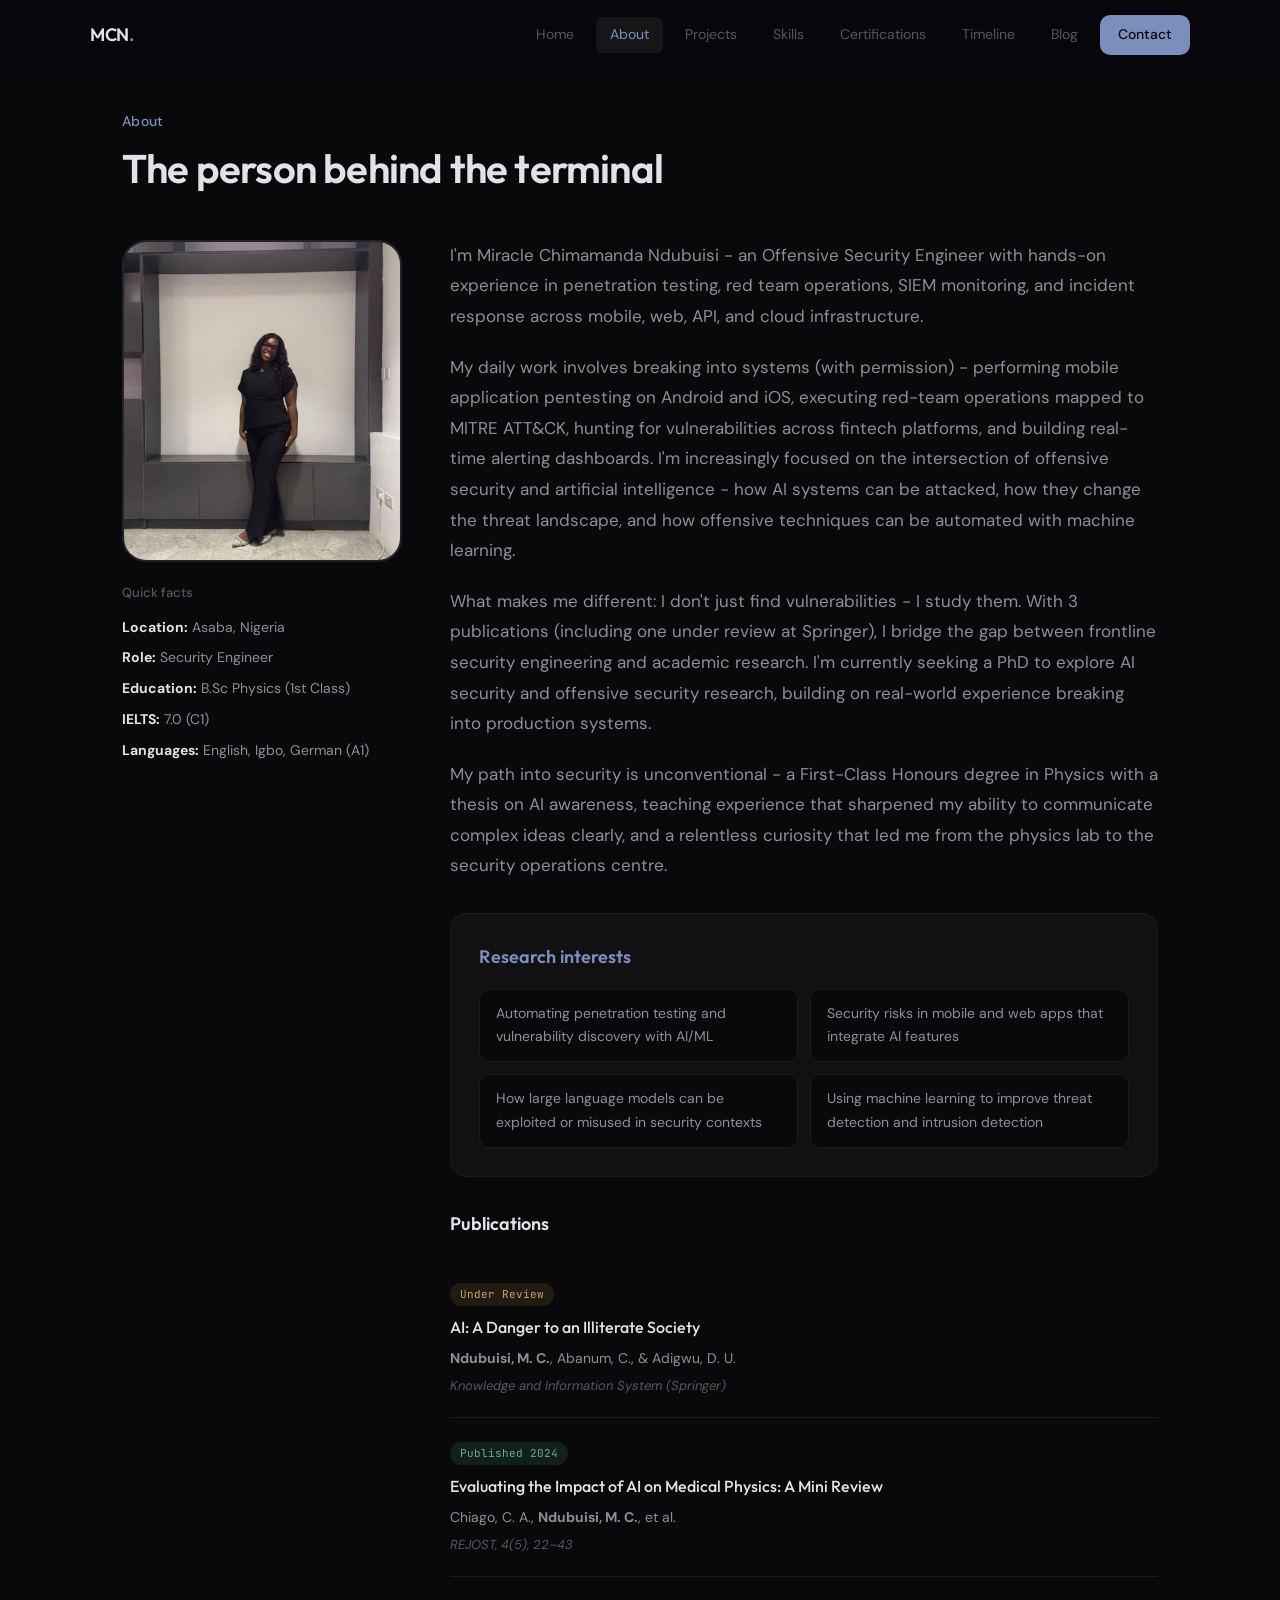
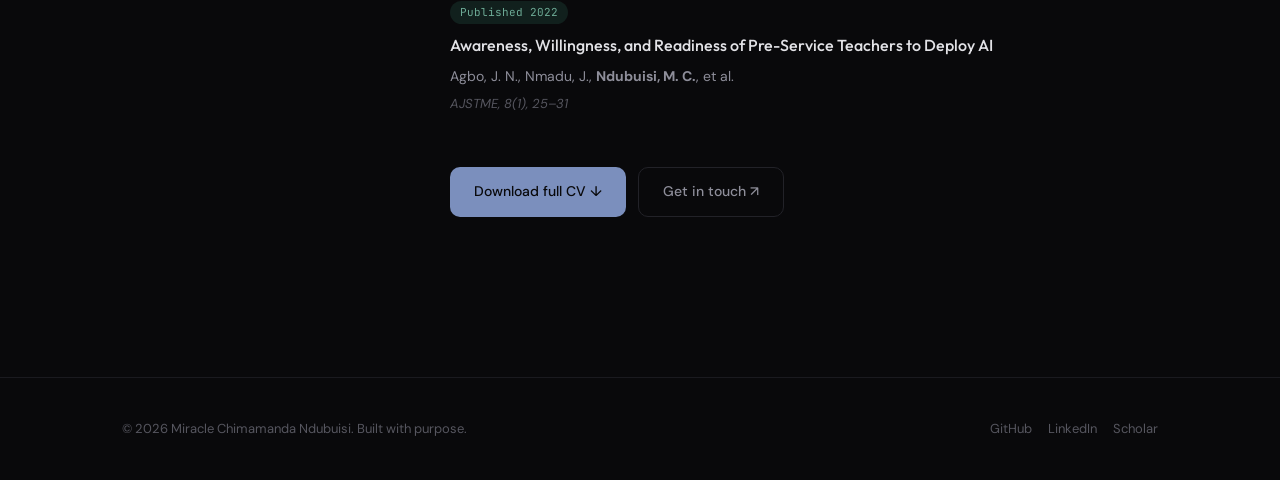
==== about.html @ 76be1806 "Add files via upload Initial portfolio upload" ====
<!DOCTYPE html>
<html lang="en">
<head>
  <meta charset="UTF-8">
  <meta name="viewport" content="width=device-width, initial-scale=1.0">
  <title>About - Miracle Chimamanda Ndubuisi</title>
  <meta name="description" content="Learn about Miracle Ndubuisi - Offensive Security Engineer and Researcher exploring AI security, adversarial machine learning, and automated vulnerability discovery.">
  <link rel="stylesheet" href="css/style.css">
  <link rel="icon" href="data:image/svg+xml,<svg xmlns='http://www.w3.org/2000/svg' viewBox='0 0 100 100'><text y='.9em' font-size='90'>🛡️</text></svg>">
</head>
<body>

  <nav class="nav">
    <div class="nav-inner">
      <a href="index.html" class="nav-logo">MCN<span>.</span></a>
      <div class="nav-links">
        <a href="index.html">Home</a>
        <a href="about.html">About</a>
        <a href="projects.html">Projects</a>
        <a href="skills.html">Skills</a>
        <a href="certifications.html">Certifications</a>
        <a href="timeline.html">Timeline</a>
        <a href="blog.html">Blog</a>
        <a href="contact.html" class="nav-cta">Contact</a>
      </div>
      <button class="nav-toggle" aria-label="Menu"><span></span><span></span><span></span></button>
    </div>
  </nav>

  <main class="page container">

    <div class="section-header fade-in">
      <p class="section-label">About</p>
      <h1 class="section-title">The person behind the terminal</h1>
    </div>

    <div style="display: grid; grid-template-columns: 280px 1fr; gap: 48px; align-items: start;" class="fade-in">
      <div>
        <img src="assets/profile.jpg" alt="Miracle Chimamanda Ndubuisi" style="width: 100%; border-radius: var(--radius-xl); border: 2px solid var(--border-light);">
        <div style="margin-top: 20px;">
          <p style="font-family: var(--font-body); font-size: 13px; color: var(--text-muted); margin-bottom: 8px; font-weight: 500;">Quick facts</p>
          <div style="font-size: 14px; color: var(--text-secondary); line-height: 2.2;">
            <div><strong style="color: var(--text-primary);">Location:</strong> Asaba, Nigeria</div>
            <div><strong style="color: var(--text-primary);">Role:</strong> Security Engineer</div>
            <div><strong style="color: var(--text-primary);">Education:</strong> B.Sc Physics (1st Class)</div>
            <div><strong style="color: var(--text-primary);">IELTS:</strong> 7.0 (C1)</div>
            <div><strong style="color: var(--text-primary);">Languages:</strong> English, Igbo, German (A1)</div>
          </div>
        </div>
      </div>

      <div>
        <div style="font-size: 17px; color: var(--text-secondary); line-height: 1.8;">
          <p style="margin-bottom: 20px;">
            I'm Miracle Chimamanda Ndubuisi - an Offensive Security Engineer with hands-on experience in penetration testing, red team operations, SIEM monitoring, and incident response across mobile, web, API, and cloud infrastructure.
          </p>
          <p style="margin-bottom: 20px;">
            My daily work involves breaking into systems (with permission) - performing mobile application pentesting on Android and iOS, executing red-team operations mapped to MITRE ATT&CK, hunting for vulnerabilities across fintech platforms, and building real-time alerting dashboards. I'm increasingly focused on the intersection of offensive security and artificial intelligence - how AI systems can be attacked, how they change the threat landscape, and how offensive techniques can be automated with machine learning.
          </p>
          <p style="margin-bottom: 20px;">
            What makes me different: I don't just find vulnerabilities - I study them. With 3 publications (including one under review at Springer), I bridge the gap between frontline security engineering and academic research. I'm currently seeking a PhD to explore AI security and offensive security research, building on real-world experience breaking into production systems.
          </p>
          <p style="margin-bottom: 20px;">
            My path into security is unconventional - a First-Class Honours degree in Physics with a thesis on AI awareness, teaching experience that sharpened my ability to communicate complex ideas clearly, and a relentless curiosity that led me from the physics lab to the security operations centre.
          </p>
        </div>

        <!-- Research Interests -->
        <div class="card" style="margin-top: 32px; margin-bottom: 24px;">
          <h3 style="font-family: var(--font-heading); font-size: 18px; font-weight: 600; margin-bottom: 16px; color: var(--accent-blue);">Research interests</h3>
          <div style="display: grid; grid-template-columns: 1fr 1fr; gap: 12px;">
            <div style="padding: 12px 16px; background: var(--bg-deep); border-radius: var(--radius-md); border: 1px solid var(--border); font-size: 14px; color: var(--text-secondary);">
              Automating penetration testing and vulnerability discovery with AI/ML
            </div>
            <div style="padding: 12px 16px; background: var(--bg-deep); border-radius: var(--radius-md); border: 1px solid var(--border); font-size: 14px; color: var(--text-secondary);">
              Security risks in mobile and web apps that integrate AI features
            </div>
            <div style="padding: 12px 16px; background: var(--bg-deep); border-radius: var(--radius-md); border: 1px solid var(--border); font-size: 14px; color: var(--text-secondary);">
              How large language models can be exploited or misused in security contexts
            </div>
            <div style="padding: 12px 16px; background: var(--bg-deep); border-radius: var(--radius-md); border: 1px solid var(--border); font-size: 14px; color: var(--text-secondary);">
              Using machine learning to improve threat detection and intrusion detection
            </div>
          </div>
        </div>

        <!-- Publications -->
        <div style="margin-top: 32px;">
          <h3 style="font-family: var(--font-heading); font-size: 18px; font-weight: 600; margin-bottom: 20px;">Publications</h3>

          <div class="pub-item">
            <span class="pub-badge review">Under Review</span>
            <p class="pub-title">AI: A Danger to an Illiterate Society</p>
            <p class="pub-authors"><strong>Ndubuisi, M. C.</strong>, Abanum, C., & Adigwu, D. U.</p>
            <p class="pub-journal">Knowledge and Information System (Springer)</p>
          </div>

          <div class="pub-item">
            <span class="pub-badge published">Published 2024</span>
            <p class="pub-title">Evaluating the Impact of AI on Medical Physics: A Mini Review</p>
            <p class="pub-authors">Chiago, C. A., <strong>Ndubuisi, M. C.</strong>, et al.</p>
            <p class="pub-journal">REJOST, 4(5), 22–43</p>
          </div>

          <div class="pub-item">
            <span class="pub-badge published">Published 2022</span>
            <p class="pub-title">Awareness, Willingness, and Readiness of Pre-Service Teachers to Deploy AI</p>
            <p class="pub-authors">Agbo, J. N., Nmadu, J., <strong>Ndubuisi, M. C.</strong>, et al.</p>
            <p class="pub-journal">AJSTME, 8(1), 25–31</p>
          </div>
        </div>

        <div style="margin-top: 32px; display: flex; gap: 12px;">
          <a href="assets/resume.pdf" class="btn btn-primary" download>Download full CV ↓</a>
          <a href="contact.html" class="btn btn-outline">Get in touch ↗</a>
        </div>
      </div>
    </div>

  </main>

  <footer class="footer">
    <div class="footer-inner">
      <p class="footer-text">&copy; <span id="year"></span> Miracle Chimamanda Ndubuisi. Built with purpose.</p>
      <div class="footer-links">
        <a href="https://github.com/Miminwa" target="_blank">GitHub</a>
        <a href="http://www.linkedin.com/in/miracle-ndubuisi" target="_blank">LinkedIn</a>
        <a href="https://scholar.google.com/citations?user=nHDebkcAAAAJ" target="_blank">Scholar</a>
      </div>
    </div>
  </footer>

  <script src="js/main.js"></script>
</body>
</html>
---- css/style.css ----
/* ============================================
   MIRACLE CHIMAMANDA NDUBUISI - PORTFOLIO
   Design: Dark Elegant
   ============================================ */

@import url('https://fonts.googleapis.com/css2?family=Outfit:wght@300;400;500;600;700&family=DM+Sans:ital,wght@0,300;0,400;0,500;0,700;1,400&family=JetBrains+Mono:wght@400;500&display=swap');

/* --- Design Tokens --- */
:root {
  --bg-deep: #09090b;
  --bg-primary: #0c0c0f;
  --bg-card: #111114;
  --bg-elevated: #161619;
  --bg-hover: #1b1b20;

  --text-primary: #e2e2e6;
  --text-secondary: #8e8e9a;
  --text-muted: #56565f;

  --accent-blue: #7b8fbd;
  --accent-teal: #6dab96;
  --accent-purple: #9a8dba;
  --accent-coral: #b87e73;
  --accent-amber: #c4a46a;

  --border: #1a1a1f;
  --border-light: #222228;

  --font-heading: 'Outfit', sans-serif;
  --font-body: 'DM Sans', sans-serif;
  --font-mono: 'JetBrains Mono', monospace;

  --radius-sm: 6px;
  --radius-md: 10px;
  --radius-lg: 16px;
  --radius-xl: 24px;

  --transition: 0.3s cubic-bezier(0.4, 0, 0.2, 1);
  --max-width: 1100px;
}

/* --- Reset & Base --- */
*, *::before, *::after { box-sizing: border-box; margin: 0; padding: 0; }

html {
  scroll-behavior: smooth;
  -webkit-font-smoothing: antialiased;
  -moz-osx-font-smoothing: grayscale;
}

body {
  font-family: var(--font-body);
  background: var(--bg-deep);
  color: var(--text-primary);
  line-height: 1.7;
  font-size: 16px;
  overflow-x: hidden;
}

a { color: var(--accent-blue); text-decoration: none; transition: color var(--transition); }
a:hover { color: var(--accent-teal); }

img { max-width: 100%; display: block; }

::selection { background: var(--accent-blue); color: var(--bg-deep); }

/* --- Scrollbar --- */
::-webkit-scrollbar { width: 6px; }
::-webkit-scrollbar-track { background: var(--bg-deep); }
::-webkit-scrollbar-thumb { background: var(--border-light); border-radius: 3px; }
::-webkit-scrollbar-thumb:hover { background: var(--accent-blue); }

/* --- Navigation --- */
.nav {
  position: fixed;
  top: 0;
  left: 0;
  right: 0;
  z-index: 1000;
  padding: 0 2rem;
  background: rgba(8, 8, 12, 0.85);
  backdrop-filter: blur(20px);
  border-bottom: 1px solid transparent;
  transition: border-color var(--transition), padding var(--transition);
}

.nav.scrolled { border-bottom-color: var(--border); }

.nav-inner {
  max-width: var(--max-width);
  margin: 0 auto;
  display: flex;
  align-items: center;
  justify-content: space-between;
  height: 70px;
}

.nav-logo {
  font-family: var(--font-heading);
  font-weight: 600;
  font-size: 18px;
  color: var(--text-primary);
  letter-spacing: -0.02em;
}

.nav-logo span { color: var(--accent-blue); }

.nav-links { display: flex; gap: 8px; align-items: center; }

.nav-links a {
  font-family: var(--font-body);
  font-size: 14px;
  color: var(--text-muted);
  padding: 6px 14px;
  border-radius: var(--radius-sm);
  transition: all var(--transition);
  font-weight: 400;
}

.nav-links a:hover, .nav-links a.active {
  color: var(--text-primary);
  background: var(--bg-elevated);
}

.nav-links a.active { color: var(--accent-blue); }

.nav-cta {
  background: var(--accent-blue) !important;
  color: var(--bg-deep) !important;
  font-weight: 500 !important;
  padding: 8px 18px !important;
  border-radius: var(--radius-md) !important;
}

.nav-cta:hover { opacity: 0.9; }

/* Mobile menu button */
.nav-toggle {
  display: none;
  background: none;
  border: none;
  cursor: pointer;
  padding: 8px;
}

.nav-toggle span {
  display: block;
  width: 22px;
  height: 2px;
  background: var(--text-secondary);
  margin: 5px 0;
  transition: all var(--transition);
  border-radius: 2px;
}

/* --- Layout --- */
.container {
  max-width: var(--max-width);
  margin: 0 auto;
  padding: 0 2rem;
}

.page { padding-top: 110px; padding-bottom: 80px; min-height: 100vh; }

/* --- Hero Section (index.html) --- */
.hero {
  min-height: 100vh;
  display: flex;
  align-items: center;
  padding-top: 70px;
  position: relative;
  overflow: hidden;
}

.hero::before {
  content: '';
  position: absolute;
  top: -50%;
  right: -30%;
  width: 700px;
  height: 700px;
  background: radial-gradient(circle, rgba(108,140,255,0.06) 0%, transparent 70%);
  pointer-events: none;
}

.hero::after {
  content: '';
  position: absolute;
  bottom: -30%;
  left: -20%;
  width: 500px;
  height: 500px;
  background: radial-gradient(circle, rgba(94,232,183,0.04) 0%, transparent 70%);
  pointer-events: none;
}

.hero-content {
  display: grid;
  grid-template-columns: 1fr 300px;
  gap: 60px;
  align-items: center;
  position: relative;
  z-index: 1;
}

.hero-greeting {
  font-family: var(--font-body);
  font-size: 15px;
  color: var(--text-secondary);
  margin-bottom: 16px;
  letter-spacing: 0.01em;
  font-weight: 400;
  opacity: 0;
  animation: fadeUp 0.6s ease forwards 0.2s;
}

.hero-name {
  font-family: var(--font-heading);
  font-size: clamp(32px, 5vw, 52px);
  font-weight: 700;
  line-height: 1.1;
  letter-spacing: -0.03em;
  margin-bottom: 16px;
  opacity: 0;
  animation: fadeUp 0.6s ease forwards 0.4s;
}

.hero-title {
  font-family: var(--font-heading);
  font-size: clamp(18px, 2.5vw, 24px);
  font-weight: 400;
  color: var(--accent-blue);
  margin-bottom: 20px;
  opacity: 0;
  animation: fadeUp 0.6s ease forwards 0.6s;
}

.hero-tagline {
  font-size: 17px;
  color: var(--text-secondary);
  line-height: 1.7;
  max-width: 540px;
  margin-bottom: 12px;
  opacity: 0;
  animation: fadeUp 0.6s ease forwards 0.8s;
}

.hero-tags {
  display: flex;
  flex-wrap: wrap;
  gap: 8px;
  margin-bottom: 32px;
  opacity: 0;
  animation: fadeUp 0.6s ease forwards 1s;
}

.hero-tags span {
  font-family: var(--font-mono);
  font-size: 12px;
  padding: 5px 14px;
  border-radius: 20px;
  border: 1px solid var(--border-light);
  color: var(--text-secondary);
  background: var(--bg-card);
}

.hero-actions {
  display: flex;
  gap: 12px;
  flex-wrap: wrap;
  opacity: 0;
  animation: fadeUp 0.6s ease forwards 1.2s;
}

.hero-photo {
  position: relative;
  opacity: 0;
  animation: fadeUp 0.8s ease forwards 0.6s;
}

.hero-photo img {
  width: 280px;
  height: 340px;
  object-fit: cover;
  object-position: center top;
  border-radius: var(--radius-xl);
  border: 2px solid var(--border-light);
}

.hero-photo::after {
  content: '';
  position: absolute;
  inset: -8px;
  border-radius: 32px;
  border: 1px solid var(--accent-blue);
  opacity: 0.15;
}

.hero-socials {
  display: flex;
  gap: 12px;
  margin-top: 20px;
  opacity: 0;
  animation: fadeUp 0.6s ease forwards 1.4s;
}

.hero-socials a {
  display: flex;
  align-items: center;
  justify-content: center;
  width: 40px;
  height: 40px;
  border-radius: var(--radius-md);
  border: 1px solid var(--border);
  color: var(--text-muted);
  transition: all var(--transition);
  font-size: 16px;
}

.hero-socials a:hover {
  border-color: var(--accent-blue);
  color: var(--accent-blue);
  background: rgba(108,140,255,0.08);
}

/* --- Buttons --- */
.btn {
  display: inline-flex;
  align-items: center;
  gap: 8px;
  padding: 12px 24px;
  border-radius: var(--radius-md);
  font-family: var(--font-body);
  font-size: 14px;
  font-weight: 500;
  cursor: pointer;
  transition: all var(--transition);
  border: none;
  text-decoration: none;
}

.btn-primary {
  background: var(--accent-blue);
  color: var(--bg-deep);
}

.btn-primary:hover { opacity: 0.88; color: var(--bg-deep); }

.btn-outline {
  background: transparent;
  border: 1px solid var(--border-light);
  color: var(--text-secondary);
}

.btn-outline:hover {
  border-color: var(--accent-blue);
  color: var(--accent-blue);
  background: rgba(108,140,255,0.06);
}

/* --- Section Headers --- */
.section-header {
  margin-bottom: 48px;
}

.section-label {
  font-family: var(--font-body);
  font-size: 14px;
  color: var(--accent-blue);
  letter-spacing: 0.02em;
  font-weight: 500;
  margin-bottom: 10px;
}

.section-title {
  font-family: var(--font-heading);
  font-size: clamp(28px, 4vw, 40px);
  font-weight: 600;
  letter-spacing: -0.02em;
  line-height: 1.2;
}

.section-desc {
  color: var(--text-secondary);
  font-size: 16px;
  margin-top: 12px;
  max-width: 600px;
}

/* --- Cards --- */
.card {
  background: var(--bg-card);
  border: 1px solid var(--border);
  border-radius: var(--radius-lg);
  padding: 28px;
  transition: all var(--transition);
}

.card:hover {
  border-color: var(--border-light);
  transform: translateY(-2px);
  background: var(--bg-elevated);
}

/* --- Project Cards --- */
.projects-grid {
  display: grid;
  grid-template-columns: repeat(auto-fill, minmax(320px, 1fr));
  gap: 20px;
}

.project-card { position: relative; overflow: hidden; }

.project-card .project-type {
  font-family: var(--font-body);
  font-size: 13px;
  color: var(--text-muted);
  letter-spacing: 0.02em;
  font-weight: 500;
  margin-bottom: 12px;
}

.project-card h3 {
  font-family: var(--font-heading);
  font-size: 20px;
  font-weight: 600;
  margin-bottom: 10px;
  letter-spacing: -0.01em;
}

.project-card p {
  color: var(--text-secondary);
  font-size: 14px;
  line-height: 1.6;
  margin-bottom: 16px;
}

.project-tags {
  display: flex;
  flex-wrap: wrap;
  gap: 6px;
}

.project-tags span {
  font-family: var(--font-mono);
  font-size: 11px;
  padding: 3px 10px;
  border-radius: 14px;
  background: var(--bg-deep);
  color: var(--text-muted);
  border: 1px solid var(--border);
}

.project-card .project-icon {
  position: absolute;
  top: 24px;
  right: 24px;
  font-size: 28px;
  opacity: 0.15;
}

/* --- Skills Section --- */
.skills-grid {
  display: grid;
  grid-template-columns: repeat(auto-fill, minmax(300px, 1fr));
  gap: 20px;
}

.skill-category h3 {
  font-family: var(--font-heading);
  font-size: 18px;
  font-weight: 500;
  margin-bottom: 20px;
  display: flex;
  align-items: center;
  gap: 10px;
}

.skill-category h3 .icon {
  display: inline-flex;
  align-items: center;
  justify-content: center;
  width: 32px;
  height: 32px;
  border-radius: var(--radius-sm);
  font-size: 16px;
}

.skill-item {
  display: flex;
  align-items: center;
  justify-content: space-between;
  padding: 10px 0;
  border-bottom: 1px solid var(--border);
}

.skill-item:last-child { border-bottom: none; }

.skill-item .skill-name {
  font-size: 14px;
  color: var(--text-secondary);
}

.skill-bar {
  width: 100px;
  height: 4px;
  background: var(--bg-deep);
  border-radius: 2px;
  overflow: hidden;
}

.skill-bar-fill {
  height: 100%;
  border-radius: 2px;
  transition: width 1s ease;
}

/* --- Timeline --- */
.timeline { position: relative; padding-left: 32px; }

.timeline::before {
  content: '';
  position: absolute;
  left: 7px;
  top: 0;
  bottom: 0;
  width: 1px;
  background: linear-gradient(to bottom, var(--accent-blue), var(--border), transparent);
}

.timeline-item {
  position: relative;
  padding-bottom: 40px;
}

.timeline-item:last-child { padding-bottom: 0; }

.timeline-item::before {
  content: '';
  position: absolute;
  left: -29px;
  top: 6px;
  width: 10px;
  height: 10px;
  border-radius: 50%;
  background: var(--accent-blue);
  border: 2px solid var(--bg-deep);
  box-shadow: 0 0 0 3px rgba(108,140,255,0.2);
}

.timeline-date {
  font-family: var(--font-body);
  font-size: 13px;
  color: var(--text-muted);
  margin-bottom: 6px;
  font-weight: 500;
}

.timeline-title {
  font-family: var(--font-heading);
  font-size: 18px;
  font-weight: 600;
  margin-bottom: 4px;
}

.timeline-company {
  font-size: 14px;
  color: var(--accent-blue);
  margin-bottom: 10px;
}

.timeline-desc {
  font-size: 14px;
  color: var(--text-secondary);
  line-height: 1.6;
}

.timeline-desc li {
  margin-bottom: 4px;
  list-style: none;
  position: relative;
  padding-left: 16px;
}

.timeline-desc li::before {
  content: '›';
  position: absolute;
  left: 0;
  color: var(--accent-blue);
  font-weight: 700;
}

/* --- Certifications --- */
.cert-grid {
  display: grid;
  grid-template-columns: repeat(auto-fill, minmax(280px, 1fr));
  gap: 16px;
}

.cert-card {
  display: flex;
  align-items: flex-start;
  gap: 16px;
}

.cert-icon {
  width: 44px;
  height: 44px;
  border-radius: var(--radius-md);
  display: flex;
  align-items: center;
  justify-content: center;
  font-size: 20px;
  flex-shrink: 0;
}

.cert-info h4 {
  font-family: var(--font-heading);
  font-size: 15px;
  font-weight: 500;
  margin-bottom: 4px;
}

.cert-info p {
  font-size: 13px;
  color: var(--text-muted);
}

/* --- Blog --- */
.blog-grid {
  display: grid;
  grid-template-columns: repeat(auto-fill, minmax(320px, 1fr));
  gap: 20px;
}

.blog-card .blog-date {
  font-family: var(--font-body);
  font-size: 13px;
  color: var(--text-muted);
  margin-bottom: 10px;
  font-weight: 500;
}

.blog-card h3 {
  font-family: var(--font-heading);
  font-size: 18px;
  font-weight: 500;
  margin-bottom: 8px;
}

.blog-card p {
  font-size: 14px;
  color: var(--text-secondary);
  line-height: 1.6;
}

.blog-card .blog-tag {
  display: inline-block;
  margin-top: 14px;
  font-family: var(--font-mono);
  font-size: 11px;
  padding: 3px 10px;
  border-radius: 12px;
  background: rgba(108,140,255,0.1);
  color: var(--accent-blue);
}

/* --- Contact --- */
.contact-grid {
  display: grid;
  grid-template-columns: 1fr 1fr;
  gap: 40px;
}

.contact-info-item {
  display: flex;
  align-items: flex-start;
  gap: 14px;
  margin-bottom: 24px;
}

.contact-info-item .ci-icon {
  width: 44px;
  height: 44px;
  border-radius: var(--radius-md);
  background: var(--bg-elevated);
  border: 1px solid var(--border);
  display: flex;
  align-items: center;
  justify-content: center;
  color: var(--accent-blue);
  font-size: 18px;
  flex-shrink: 0;
}

.contact-info-item h4 {
  font-family: var(--font-heading);
  font-size: 14px;
  font-weight: 500;
  margin-bottom: 2px;
}

.contact-info-item p {
  font-size: 14px;
  color: var(--text-secondary);
}

.contact-form { display: flex; flex-direction: column; gap: 16px; }

.contact-form input,
.contact-form textarea {
  background: var(--bg-card);
  border: 1px solid var(--border);
  border-radius: var(--radius-md);
  padding: 14px 18px;
  color: var(--text-primary);
  font-family: var(--font-body);
  font-size: 14px;
  transition: border-color var(--transition);
  outline: none;
  resize: vertical;
}

.contact-form input:focus,
.contact-form textarea:focus {
  border-color: var(--accent-blue);
}

.contact-form input::placeholder,
.contact-form textarea::placeholder {
  color: var(--text-muted);
}

/* --- Stats Bar --- */
.stats-bar {
  display: grid;
  grid-template-columns: repeat(4, 1fr);
  gap: 16px;
  margin: 48px 0;
}

.stat-item {
  text-align: center;
  padding: 24px 16px;
  background: var(--bg-card);
  border: 1px solid var(--border);
  border-radius: var(--radius-lg);
}

.stat-number {
  font-family: var(--font-heading);
  font-size: 32px;
  font-weight: 700;
  color: var(--accent-blue);
  line-height: 1;
  margin-bottom: 6px;
}

.stat-label {
  font-size: 13px;
  color: var(--text-muted);
}

/* --- Publications --- */
.pub-item {
  padding: 20px 0;
  border-bottom: 1px solid var(--border);
}

.pub-item:last-child { border-bottom: none; }

.pub-badge {
  display: inline-block;
  font-family: var(--font-mono);
  font-size: 11px;
  padding: 2px 10px;
  border-radius: 12px;
  margin-bottom: 8px;
}

.pub-badge.published { background: rgba(94,232,183,0.1); color: var(--accent-teal); }
.pub-badge.review { background: rgba(240,185,85,0.1); color: var(--accent-amber); }

.pub-title {
  font-family: var(--font-heading);
  font-size: 16px;
  font-weight: 500;
  margin-bottom: 6px;
}

.pub-authors { font-size: 14px; color: var(--text-secondary); margin-bottom: 4px; }
.pub-journal { font-size: 13px; color: var(--text-muted); font-style: italic; }

/* --- Footer --- */
.footer {
  border-top: 1px solid var(--border);
  padding: 40px 0;
  margin-top: 80px;
}

.footer-inner {
  max-width: var(--max-width);
  margin: 0 auto;
  padding: 0 2rem;
  display: flex;
  justify-content: space-between;
  align-items: center;
}

.footer-text {
  font-size: 13px;
  color: var(--text-muted);
}

.footer-links { display: flex; gap: 16px; }

.footer-links a {
  font-size: 13px;
  color: var(--text-muted);
  transition: color var(--transition);
}

.footer-links a:hover { color: var(--accent-blue); }

/* --- Animations --- */
@keyframes fadeUp {
  from { opacity: 0; transform: translateY(20px); }
  to { opacity: 1; transform: translateY(0); }
}

.fade-in {
  opacity: 0;
  transform: translateY(20px);
  transition: opacity 0.6s ease, transform 0.6s ease;
}

.fade-in.visible {
  opacity: 1;
  transform: translateY(0);
}

/* --- Responsive --- */
@media (max-width: 768px) {
  .hero-content {
    grid-template-columns: 1fr;
    text-align: center;
    gap: 40px;
  }

  .hero-photo { order: -1; margin: 0 auto; }
  .hero-photo img { width: 200px; height: 240px; }
  .hero-tags { justify-content: center; }
  .hero-actions { justify-content: center; }
  .hero-socials { justify-content: center; }
  .hero-tagline { margin-left: auto; margin-right: auto; }

  .nav-links { display: none; }
  .nav-links.open {
    display: flex;
    flex-direction: column;
    position: absolute;
    top: 70px;
    left: 0;
    right: 0;
    background: var(--bg-deep);
    border-bottom: 1px solid var(--border);
    padding: 16px 24px;
    gap: 4px;
  }
  .nav-toggle { display: block; }

  .contact-grid { grid-template-columns: 1fr; }
  .stats-bar { grid-template-columns: repeat(2, 1fr); }
  .projects-grid { grid-template-columns: 1fr; }
}

@media (max-width: 480px) {
  .container { padding: 0 1.25rem; }
  .stats-bar { grid-template-columns: 1fr; }
}
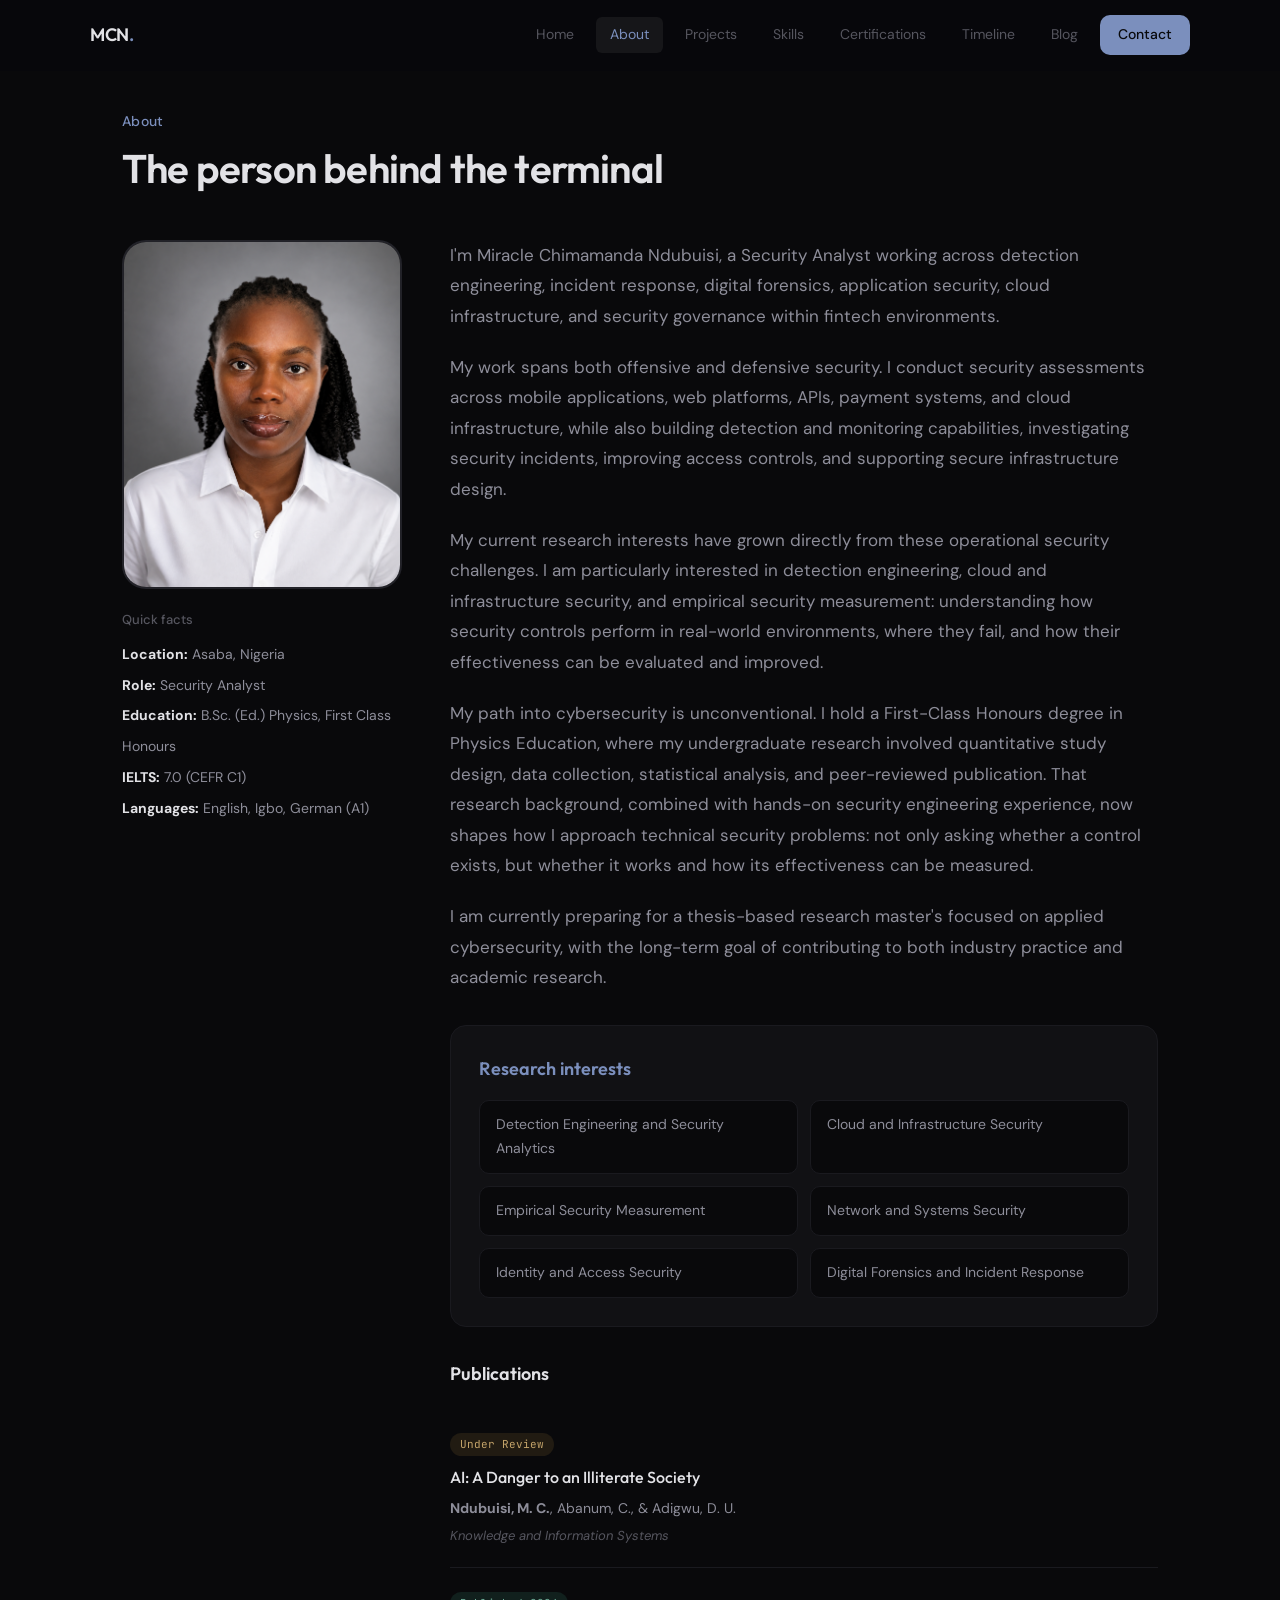
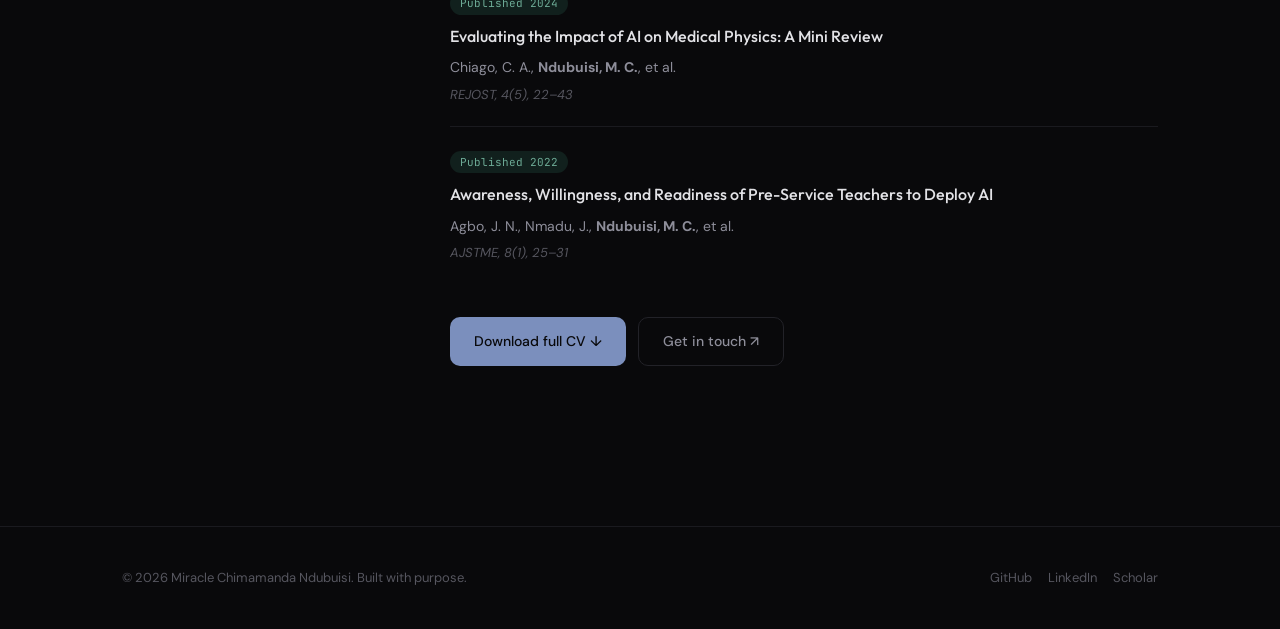
==== commit c202edd9: "Update portfolio content and design" ====
--- a/about.html
+++ b/about.html
@@ -4,7 +4,7 @@
   <meta charset="UTF-8">
   <meta name="viewport" content="width=device-width, initial-scale=1.0">
   <title>About - Miracle Chimamanda Ndubuisi</title>
-  <meta name="description" content="Learn about Miracle Ndubuisi - Offensive Security Engineer and Researcher exploring AI security, adversarial machine learning, and automated vulnerability discovery.">
+  <meta name="description" content="Learn about Miracle Chimamanda Ndubuisi, a Security Analyst working across detection engineering, incident response, application security, cloud infrastructure, and empirical security measurement.">
   <link rel="stylesheet" href="css/style.css">
   <link rel="icon" href="data:image/svg+xml,<svg xmlns='http://www.w3.org/2000/svg' viewBox='0 0 100 100'><text y='.9em' font-size='90'>🛡️</text></svg>">
 </head>
@@ -29,93 +29,114 @@
 
   <main class="page container">
 
-    <div class="section-header fade-in">
-      <p class="section-label">About</p>
-      <h1 class="section-title">The person behind the terminal</h1>
+ <div class="section-header fade-in">
+  <p class="section-label">About</p>
+  <h1 class="section-title">The person behind the terminal</h1>
+</div>
+
+<div style="display: grid; grid-template-columns: 280px 1fr; gap: 48px; align-items: start;" class="fade-in">
+  <div>
+    <img src="assets/profile.jpg" alt="Miracle Chimamanda Ndubuisi" style="width: 100%; border-radius: var(--radius-xl); border: 2px solid var(--border-light);">
+
+    <div style="margin-top: 20px;">
+      <p style="font-family: var(--font-body); font-size: 13px; color: var(--text-muted); margin-bottom: 8px; font-weight: 500;">Quick facts</p>
+
+      <div style="font-size: 14px; color: var(--text-secondary); line-height: 2.2;">
+        <div><strong style="color: var(--text-primary);">Location:</strong> Asaba, Nigeria</div>
+        <div><strong style="color: var(--text-primary);">Role:</strong> Security Analyst</div>
+        <div><strong style="color: var(--text-primary);">Education:</strong> B.Sc. (Ed.) Physics, First Class Honours</div>
+        <div><strong style="color: var(--text-primary);">IELTS:</strong> 7.0 (CEFR C1)</div>
+        <div><strong style="color: var(--text-primary);">Languages:</strong> English, Igbo, German (A1)</div>
+      </div>
+    </div>
+  </div>
+
+  <div>
+    <div style="font-size: 17px; color: var(--text-secondary); line-height: 1.8;">
+      <p style="margin-bottom: 20px;">
+        I'm Miracle Chimamanda Ndubuisi, a Security Analyst working across detection engineering, incident response, digital forensics, application security, cloud infrastructure, and security governance within fintech environments.
+      </p>
+
+      <p style="margin-bottom: 20px;">
+        My work spans both offensive and defensive security. I conduct security assessments across mobile applications, web platforms, APIs, payment systems, and cloud infrastructure, while also building detection and monitoring capabilities, investigating security incidents, improving access controls, and supporting secure infrastructure design.
+      </p>
+
+      <p style="margin-bottom: 20px;">
+        My current research interests have grown directly from these operational security challenges. I am particularly interested in detection engineering, cloud and infrastructure security, and empirical security measurement: understanding how security controls perform in real-world environments, where they fail, and how their effectiveness can be evaluated and improved.
+      </p>
+
+      <p style="margin-bottom: 20px;">
+        My path into cybersecurity is unconventional. I hold a First-Class Honours degree in Physics Education, where my undergraduate research involved quantitative study design, data collection, statistical analysis, and peer-reviewed publication. That research background, combined with hands-on security engineering experience, now shapes how I approach technical security problems: not only asking whether a control exists, but whether it works and how its effectiveness can be measured.
+      </p>
+
+      <p style="margin-bottom: 20px;">
+        I am currently preparing for a thesis-based research master's focused on applied cybersecurity, with the long-term goal of contributing to both industry practice and academic research.
+      </p>
     </div>
 
-    <div style="display: grid; grid-template-columns: 280px 1fr; gap: 48px; align-items: start;" class="fade-in">
-      <div>
-        <img src="assets/profile.jpg" alt="Miracle Chimamanda Ndubuisi" style="width: 100%; border-radius: var(--radius-xl); border: 2px solid var(--border-light);">
-        <div style="margin-top: 20px;">
-          <p style="font-family: var(--font-body); font-size: 13px; color: var(--text-muted); margin-bottom: 8px; font-weight: 500;">Quick facts</p>
-          <div style="font-size: 14px; color: var(--text-secondary); line-height: 2.2;">
-            <div><strong style="color: var(--text-primary);">Location:</strong> Asaba, Nigeria</div>
-            <div><strong style="color: var(--text-primary);">Role:</strong> Security Engineer</div>
-            <div><strong style="color: var(--text-primary);">Education:</strong> B.Sc Physics (1st Class)</div>
-            <div><strong style="color: var(--text-primary);">IELTS:</strong> 7.0 (C1)</div>
-            <div><strong style="color: var(--text-primary);">Languages:</strong> English, Igbo, German (A1)</div>
-          </div>
-        </div>
-      </div>
+    <!-- Research Interests -->
+    <div class="card" style="margin-top: 32px; margin-bottom: 24px;">
+      <h3 style="font-family: var(--font-heading); font-size: 18px; font-weight: 600; margin-bottom: 16px; color: var(--accent-blue);">Research interests</h3>
 
-      <div>
-        <div style="font-size: 17px; color: var(--text-secondary); line-height: 1.8;">
-          <p style="margin-bottom: 20px;">
-            I'm Miracle Chimamanda Ndubuisi - an Offensive Security Engineer with hands-on experience in penetration testing, red team operations, SIEM monitoring, and incident response across mobile, web, API, and cloud infrastructure.
-          </p>
-          <p style="margin-bottom: 20px;">
-            My daily work involves breaking into systems (with permission) - performing mobile application pentesting on Android and iOS, executing red-team operations mapped to MITRE ATT&CK, hunting for vulnerabilities across fintech platforms, and building real-time alerting dashboards. I'm increasingly focused on the intersection of offensive security and artificial intelligence - how AI systems can be attacked, how they change the threat landscape, and how offensive techniques can be automated with machine learning.
-          </p>
-          <p style="margin-bottom: 20px;">
-            What makes me different: I don't just find vulnerabilities - I study them. With 3 publications (including one under review at Springer), I bridge the gap between frontline security engineering and academic research. I'm currently seeking a PhD to explore AI security and offensive security research, building on real-world experience breaking into production systems.
-          </p>
-          <p style="margin-bottom: 20px;">
-            My path into security is unconventional - a First-Class Honours degree in Physics with a thesis on AI awareness, teaching experience that sharpened my ability to communicate complex ideas clearly, and a relentless curiosity that led me from the physics lab to the security operations centre.
-          </p>
+      <div style="display: grid; grid-template-columns: 1fr 1fr; gap: 12px;">
+        <div style="padding: 12px 16px; background: var(--bg-deep); border-radius: var(--radius-md); border: 1px solid var(--border); font-size: 14px; color: var(--text-secondary);">
+          Detection Engineering and Security Analytics
         </div>
 
-        <!-- Research Interests -->
-        <div class="card" style="margin-top: 32px; margin-bottom: 24px;">
-          <h3 style="font-family: var(--font-heading); font-size: 18px; font-weight: 600; margin-bottom: 16px; color: var(--accent-blue);">Research interests</h3>
-          <div style="display: grid; grid-template-columns: 1fr 1fr; gap: 12px;">
-            <div style="padding: 12px 16px; background: var(--bg-deep); border-radius: var(--radius-md); border: 1px solid var(--border); font-size: 14px; color: var(--text-secondary);">
-              Automating penetration testing and vulnerability discovery with AI/ML
-            </div>
-            <div style="padding: 12px 16px; background: var(--bg-deep); border-radius: var(--radius-md); border: 1px solid var(--border); font-size: 14px; color: var(--text-secondary);">
-              Security risks in mobile and web apps that integrate AI features
-            </div>
-            <div style="padding: 12px 16px; background: var(--bg-deep); border-radius: var(--radius-md); border: 1px solid var(--border); font-size: 14px; color: var(--text-secondary);">
-              How large language models can be exploited or misused in security contexts
-            </div>
-            <div style="padding: 12px 16px; background: var(--bg-deep); border-radius: var(--radius-md); border: 1px solid var(--border); font-size: 14px; color: var(--text-secondary);">
-              Using machine learning to improve threat detection and intrusion detection
-            </div>
-          </div>
+        <div style="padding: 12px 16px; background: var(--bg-deep); border-radius: var(--radius-md); border: 1px solid var(--border); font-size: 14px; color: var(--text-secondary);">
+          Cloud and Infrastructure Security
         </div>
 
-        <!-- Publications -->
-        <div style="margin-top: 32px;">
-          <h3 style="font-family: var(--font-heading); font-size: 18px; font-weight: 600; margin-bottom: 20px;">Publications</h3>
-
-          <div class="pub-item">
-            <span class="pub-badge review">Under Review</span>
-            <p class="pub-title">AI: A Danger to an Illiterate Society</p>
-            <p class="pub-authors"><strong>Ndubuisi, M. C.</strong>, Abanum, C., & Adigwu, D. U.</p>
-            <p class="pub-journal">Knowledge and Information System (Springer)</p>
-          </div>
-
-          <div class="pub-item">
-            <span class="pub-badge published">Published 2024</span>
-            <p class="pub-title">Evaluating the Impact of AI on Medical Physics: A Mini Review</p>
-            <p class="pub-authors">Chiago, C. A., <strong>Ndubuisi, M. C.</strong>, et al.</p>
-            <p class="pub-journal">REJOST, 4(5), 22–43</p>
-          </div>
-
-          <div class="pub-item">
-            <span class="pub-badge published">Published 2022</span>
-            <p class="pub-title">Awareness, Willingness, and Readiness of Pre-Service Teachers to Deploy AI</p>
-            <p class="pub-authors">Agbo, J. N., Nmadu, J., <strong>Ndubuisi, M. C.</strong>, et al.</p>
-            <p class="pub-journal">AJSTME, 8(1), 25–31</p>
-          </div>
+        <div style="padding: 12px 16px; background: var(--bg-deep); border-radius: var(--radius-md); border: 1px solid var(--border); font-size: 14px; color: var(--text-secondary);">
+          Empirical Security Measurement
         </div>
 
-        <div style="margin-top: 32px; display: flex; gap: 12px;">
-          <a href="assets/resume.pdf" class="btn btn-primary" download>Download full CV ↓</a>
-          <a href="contact.html" class="btn btn-outline">Get in touch ↗</a>
+        <div style="padding: 12px 16px; background: var(--bg-deep); border-radius: var(--radius-md); border: 1px solid var(--border); font-size: 14px; color: var(--text-secondary);">
+          Network and Systems Security
+        </div>
+
+        <div style="padding: 12px 16px; background: var(--bg-deep); border-radius: var(--radius-md); border: 1px solid var(--border); font-size: 14px; color: var(--text-secondary);">
+          Identity and Access Security
+        </div>
+
+        <div style="padding: 12px 16px; background: var(--bg-deep); border-radius: var(--radius-md); border: 1px solid var(--border); font-size: 14px; color: var(--text-secondary);">
+          Digital Forensics and Incident Response
         </div>
       </div>
     </div>
+
+    <!-- Publications -->
+    <div style="margin-top: 32px;">
+      <h3 style="font-family: var(--font-heading); font-size: 18px; font-weight: 600; margin-bottom: 20px;">Publications</h3>
+
+      <div class="pub-item">
+        <span class="pub-badge review">Under Review</span>
+        <p class="pub-title">AI: A Danger to an Illiterate Society</p>
+        <p class="pub-authors"><strong>Ndubuisi, M. C.</strong>, Abanum, C., & Adigwu, D. U.</p>
+        <p class="pub-journal">Knowledge and Information Systems</p>
+      </div>
+
+      <div class="pub-item">
+        <span class="pub-badge published">Published 2024</span>
+        <p class="pub-title">Evaluating the Impact of AI on Medical Physics: A Mini Review</p>
+        <p class="pub-authors">Chiago, C. A., <strong>Ndubuisi, M. C.</strong>, et al.</p>
+        <p class="pub-journal">REJOST, 4(5), 22–43</p>
+      </div>
+
+      <div class="pub-item">
+        <span class="pub-badge published">Published 2022</span>
+        <p class="pub-title">Awareness, Willingness, and Readiness of Pre-Service Teachers to Deploy AI</p>
+        <p class="pub-authors">Agbo, J. N., Nmadu, J., <strong>Ndubuisi, M. C.</strong>, et al.</p>
+        <p class="pub-journal">AJSTME, 8(1), 25–31</p>
+      </div>
+    </div>
+
+    <div style="margin-top: 32px; display: flex; gap: 12px;">
+      <a href="assets/resume.pdf" class="btn btn-primary" download>Download full CV ↓</a>
+      <a href="contact.html" class="btn btn-outline">Get in touch ↗</a>
+    </div>
+  </div>
+</div>
 
   </main>
 
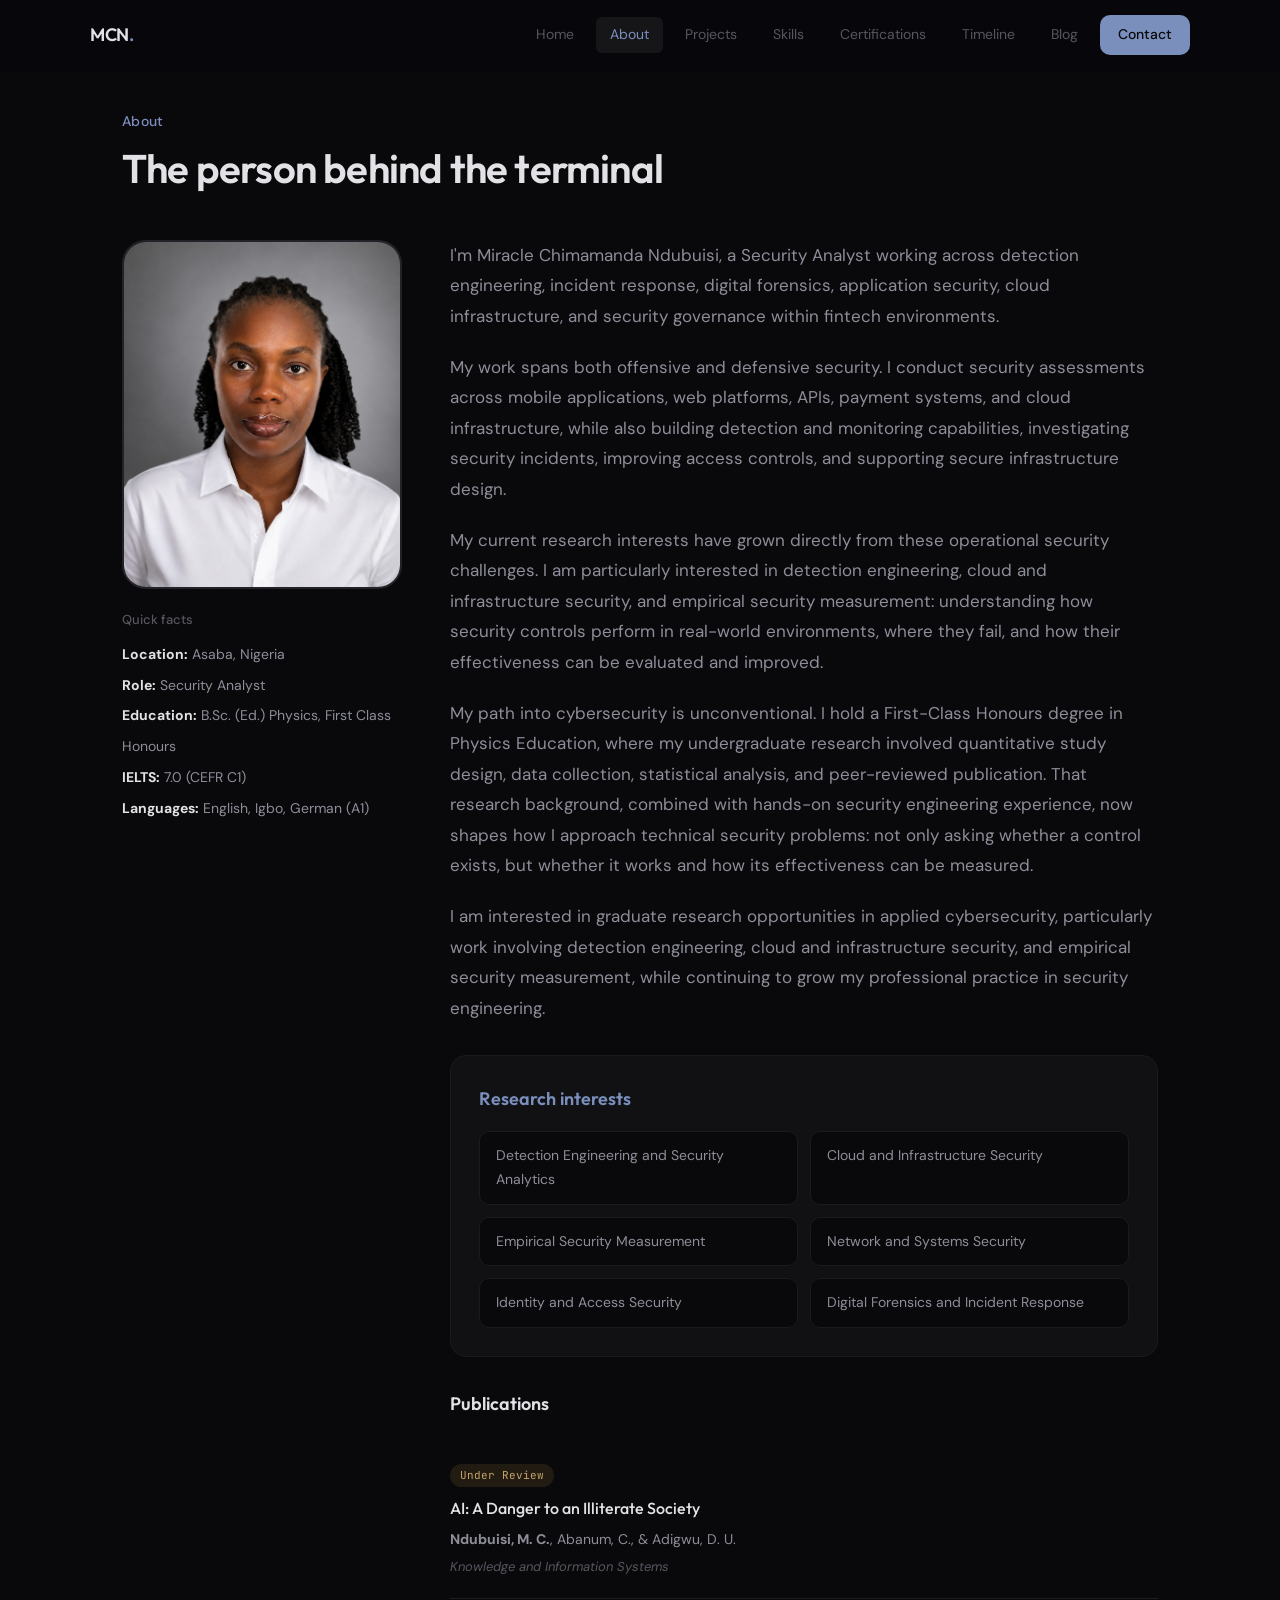
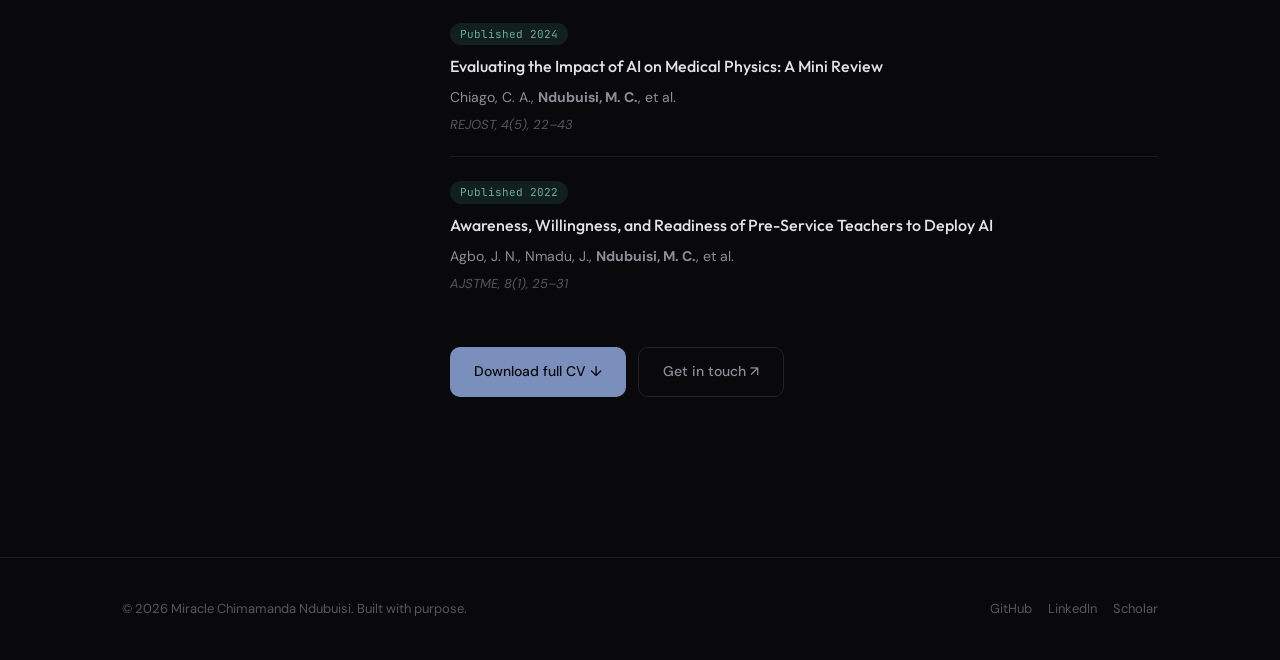
==== commit 3e1c6789: "Refine portfolio research positioning" ====
--- a/about.html
+++ b/about.html
@@ -70,7 +70,7 @@
       </p>
 
       <p style="margin-bottom: 20px;">
-        I am currently preparing for a thesis-based research master's focused on applied cybersecurity, with the long-term goal of contributing to both industry practice and academic research.
+          I am interested in graduate research opportunities in applied cybersecurity, particularly work involving detection engineering, cloud and infrastructure security, and empirical security measurement, while continuing to grow my professional practice in security engineering.
       </p>
     </div>
 
--- a/css/style.css
+++ b/css/style.css
@@ -179,7 +179,7 @@
   right: -30%;
   width: 700px;
   height: 700px;
-  background: radial-gradient(circle, rgba(108,140,255,0.06) 0%, transparent 70%);
+  background: radial-gradient(circle, rgba(123,143,189,0.06) 0%, transparent 70%);
   pointer-events: none;
 }
 
@@ -190,7 +190,7 @@
   left: -20%;
   width: 500px;
   height: 500px;
-  background: radial-gradient(circle, rgba(94,232,183,0.04) 0%, transparent 70%);
+  background: radial-gradient(circle, rgba(109,171,150,0.04) 0%, transparent 70%);
   pointer-events: none;
 }
 
@@ -320,7 +320,7 @@
 .hero-socials a:hover {
   border-color: var(--accent-blue);
   color: var(--accent-blue);
-  background: rgba(108,140,255,0.08);
+  background: rgba(123,143,189,0.08);
 }
 
 /* --- Buttons --- */
@@ -501,19 +501,6 @@
   color: var(--text-secondary);
 }
 
-.skill-bar {
-  width: 100px;
-  height: 4px;
-  background: var(--bg-deep);
-  border-radius: 2px;
-  overflow: hidden;
-}
-
-.skill-bar-fill {
-  height: 100%;
-  border-radius: 2px;
-  transition: width 1s ease;
-}
 
 /* --- Timeline --- */
 .timeline { position: relative; padding-left: 32px; }
